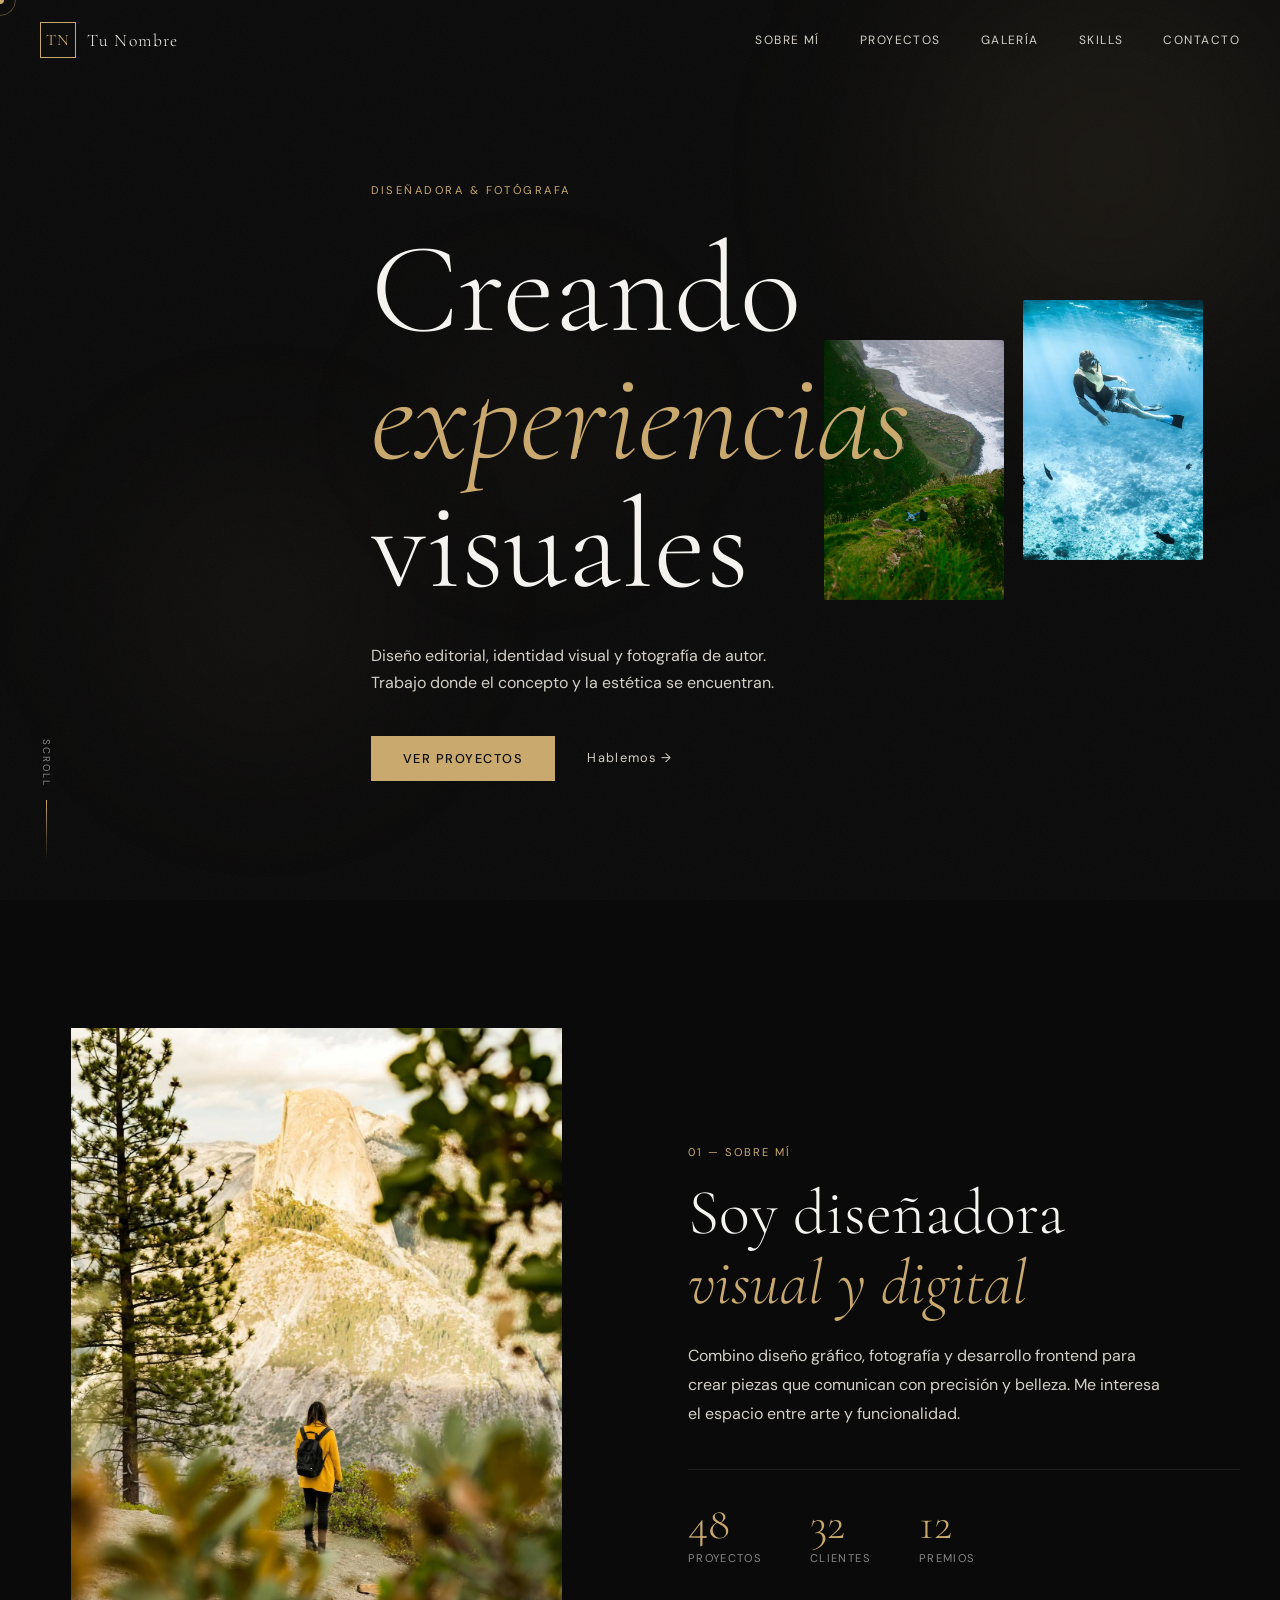
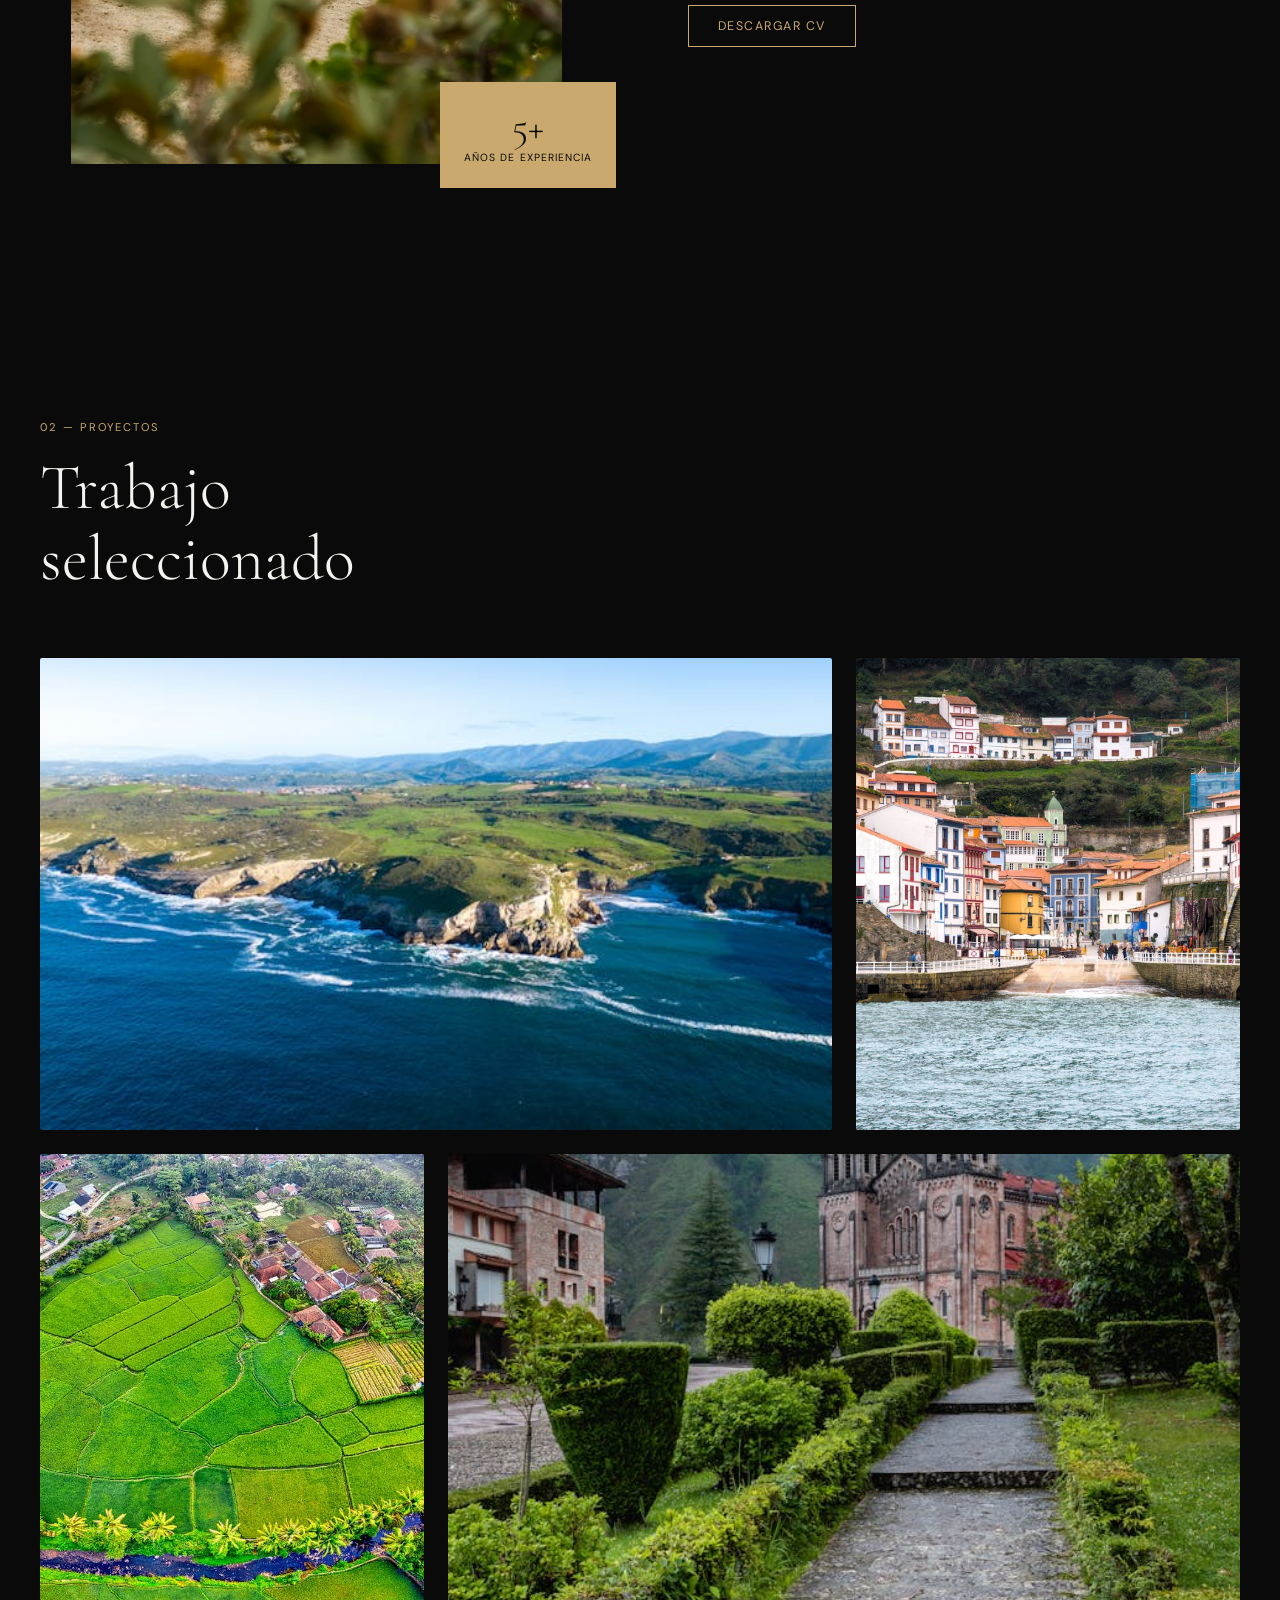
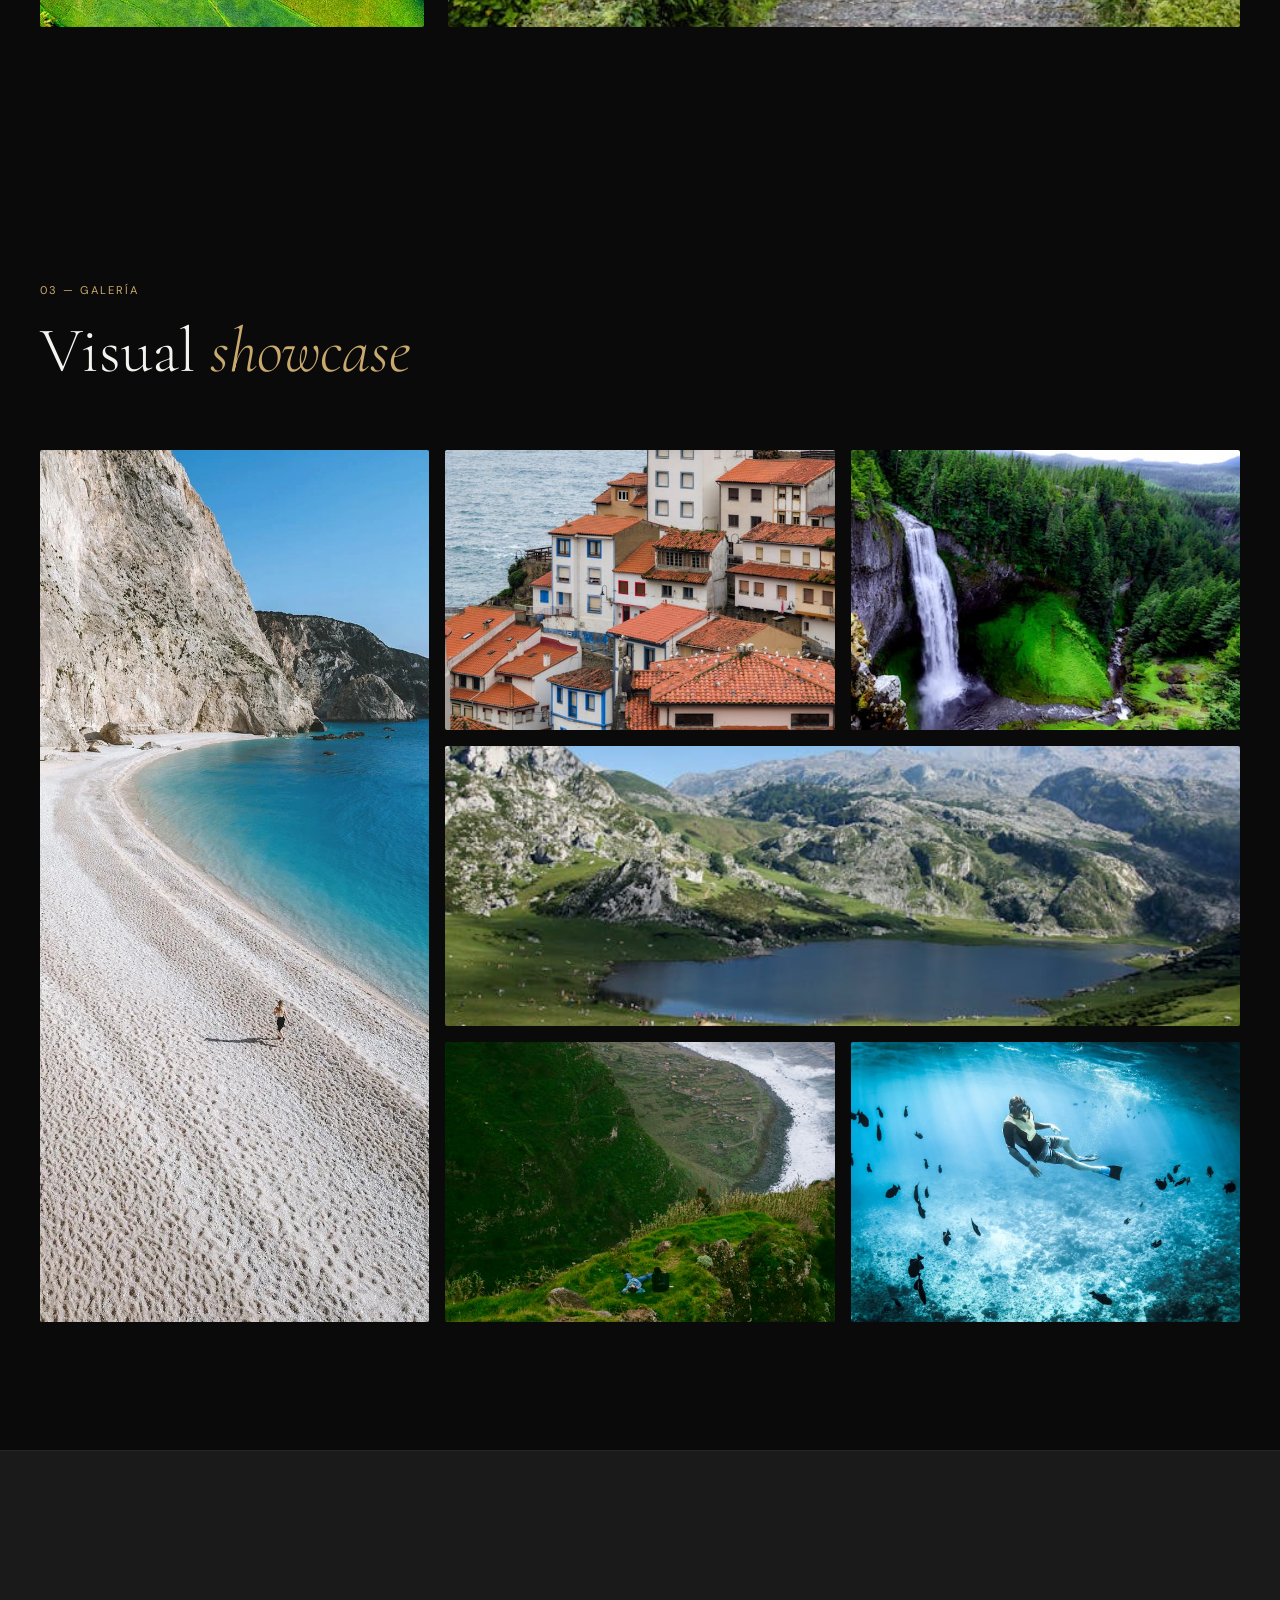
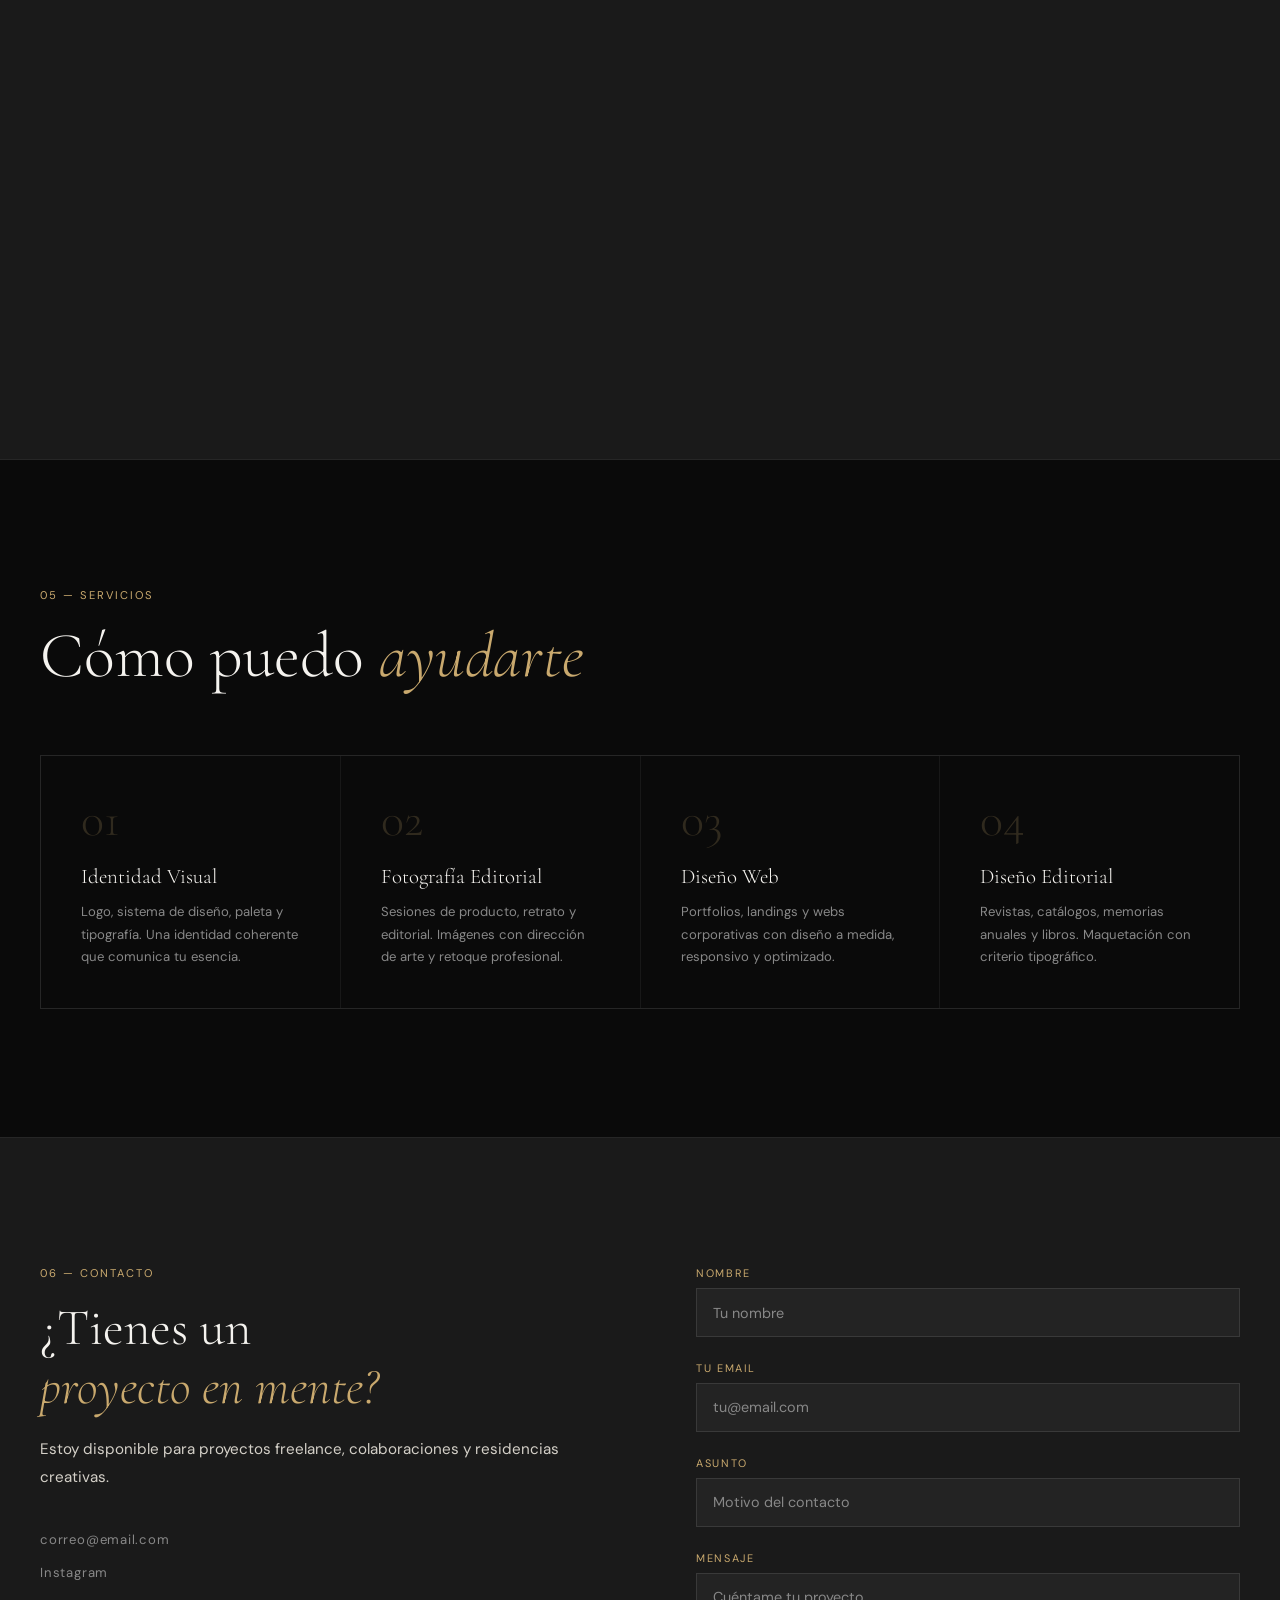
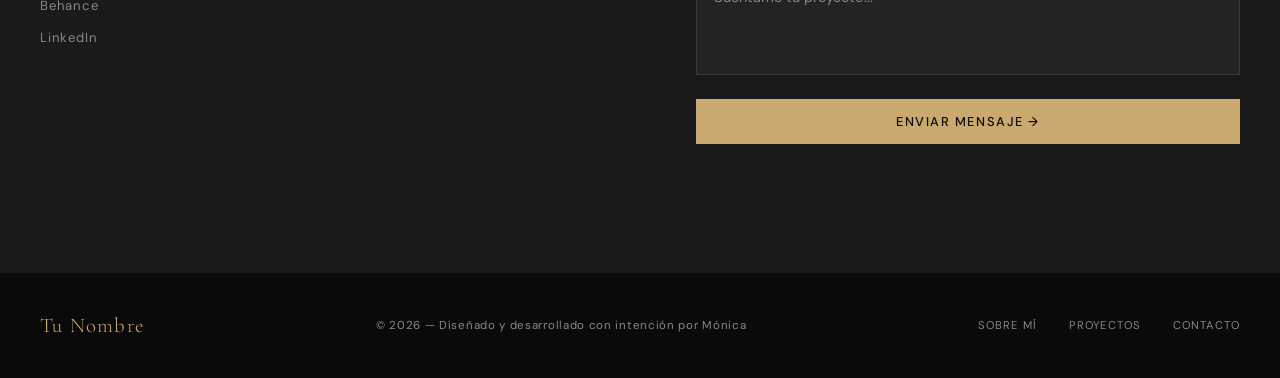
==== porfolio_templates/porfolio_creativo/index.html @ 54558b50 "Publicación de mi web principal" ====
<!DOCTYPE html>
<html lang="es">

<head>
  <meta charset="UTF-8">
  <meta name="viewport" content="width=device-width, initial-scale=1.0">
  <title>Portfolio Creativo — Tu Nombre</title>
  <link rel="preconnect" href="https://fonts.googleapis.com">
  <link rel="preconnect" href="https://fonts.gstatic.com" crossorigin>
  <link
    href="https://fonts.googleapis.com/css2?family=Cormorant+Garamond:ital,wght@0,300;0,400;0,600;1,300;1,400&family=DM+Sans:wght@300;400;500&display=swap"
    rel="stylesheet">
  <link rel="stylesheet" href="styles.css">
</head>

<body>

  <!-- CURSOR PERSONALIZADO -->
  <div class="cursor"></div>
  <div class="cursor-follower"></div>

  <!-- HEADER -->
  <header id="header">
    <div class="header-inner">
      <a href="#" class="logo">
        <span class="logo-initials">TN</span>
        <span class="logo-name">Tu Nombre</span>
      </a>
      <nav class="nav">
        <a href="#sobre-mi" class="nav-link">Sobre mí</a>
        <a href="#proyectos" class="nav-link">Proyectos</a>
        <a href="#galeria" class="nav-link">Galería</a>
        <a href="#skills" class="nav-link">Skills</a>
        <a href="#contacto" class="nav-link">Contacto</a>
      </nav>
      <button class="menu-btn" id="menu-btn" aria-label="Menú">
        <span></span><span></span>
      </button>
    </div>
  </header>

  <!-- MOBILE NAV -->
  <div class="mobile-nav" id="mobile-nav">
    <a href="#sobre-mi" class="mobile-nav-link">Sobre mí</a>
    <a href="#proyectos" class="mobile-nav-link">Proyectos</a>
    <a href="#galeria" class="mobile-nav-link">Galería</a>
    <a href="#skills" class="mobile-nav-link">Skills</a>
    <a href="#contacto" class="mobile-nav-link">Contacto</a>
  </div>

  <!-- HERO -->
  <section class="hero">
    <div class="hero-bg">
      <div class="grain"></div>
      <div class="hero-circle c1"></div>
      <div class="hero-circle c2"></div>
      <div class="hero-circle c3"></div>
    </div>
    <div class="hero-content">
      <p class="hero-eyebrow reveal">Diseñadora &amp; Fotógrafa</p>
      <h1 class="hero-title reveal">
        <span class="line">Creando</span>
        <span class="line italic">experiencias</span>
        <span class="line">visuales</span>
      </h1>
      <p class="hero-sub reveal">Diseño editorial, identidad visual y fotografía de autor.<br>Trabajo donde el concepto
        y la estética se encuentran.</p>
      <div class="hero-actions reveal">
        <button class="btn-primary" id="btn-scroll">Ver proyectos</button>
        <a href="#contacto" class="btn-ghost">Hablemos →</a>
      </div>
    </div>
    <div class="hero-scroll">
      <span>Scroll</span>
      <div class="scroll-line"></div>
    </div>
    <div class="hero-img-float">
      <div class="float-img img1"></div>
      <div class="float-img img2"></div>
    </div>
  </section>

  <!-- SOBRE MÍ -->
  <section class="about" id="sobre-mi">
    <div class="about-inner">
      <div class="about-img-wrap">
        <div class="about-img"></div>
        <div class="about-badge">
          <span class="badge-num">5+</span>
          <span class="badge-txt">años de experiencia</span>
        </div>
      </div>
      <div class="about-text">
        <p class="section-label reveal">01 — Sobre mí</p>
        <h2 class="section-title reveal">Soy diseñadora<br><em>visual y digital</em></h2>
        <p class="about-desc reveal">Combino diseño gráfico, fotografía y desarrollo frontend para crear piezas que
          comunican con precisión y belleza. Me interesa el espacio entre arte y funcionalidad.</p>
        <div class="about-stats reveal">
          <div class="stat">
            <span class="stat-num">48</span>
            <span class="stat-label">Proyectos</span>
          </div>
          <div class="stat">
            <span class="stat-num">32</span>
            <span class="stat-label">Clientes</span>
          </div>
          <div class="stat">
            <span class="stat-num">12</span>
            <span class="stat-label">Premios</span>
          </div>
        </div>
        <a href="#contacto" class="btn-outline reveal">Descargar CV</a>
      </div>
    </div>
  </section>

  <!-- PROYECTOS -->
  <section class="projects" id="proyectos">
    <div class="projects-header">
      <p class="section-label reveal">02 — Proyectos</p>
      <h2 class="section-title reveal">Trabajo seleccionado</h2>
    </div>
    <div class="projects-grid">

      <article class="project-card large reveal">
        <div class="project-img pi1">
          <div class="project-overlay">
            <span class="project-cat">Identidad Visual</span>
            <h3 class="project-name">Maison Éclat</h3>
            <p class="project-desc">Branding completo para marca de lujo. Tipografía personalizada, paleta cromática y
              sistema de diseño editorial.</p>
            <a href="#" class="project-link">Ver proyecto →</a>
          </div>
        </div>
        <div class="project-meta">
          <span>2024</span>
          <span>Branding · Print</span>
        </div>
      </article>

      <article class="project-card reveal">
        <div class="project-img pi2">
          <div class="project-overlay">
            <span class="project-cat">Fotografía</span>
            <h3 class="project-name">Silhouettes</h3>
            <p class="project-desc">Serie fotográfica editorial publicada en revista internacional.</p>
            <a href="#" class="project-link">Ver proyecto →</a>
          </div>
        </div>
        <div class="project-meta">
          <span>2024</span>
          <span>Fotografía · Editorial</span>
        </div>
      </article>

      <article class="project-card reveal">
        <div class="project-img pi3">
          <div class="project-overlay">
            <span class="project-cat">Web Design</span>
            <h3 class="project-name">Studio Nomi</h3>
            <p class="project-desc">Portfolio web para estudio de arquitectura con animaciones personalizadas.</p>
            <a href="#" class="project-link">Ver proyecto →</a>
          </div>
        </div>
        <div class="project-meta">
          <span>2023</span>
          <span>Web · Motion</span>
        </div>
      </article>

      <article class="project-card large reveal">
        <div class="project-img pi4">
          <div class="project-overlay">
            <span class="project-cat">Diseño Editorial</span>
            <h3 class="project-name">Memoria Anual</h3>
            <p class="project-desc">Diseño de publicación anual de 120 páginas. Dirección de arte, maquetación y
              producción.</p>
            <a href="#" class="project-link">Ver proyecto →</a>
          </div>
        </div>
        <div class="project-meta">
          <span>2023</span>
          <span>Editorial · Print</span>
        </div>
      </article>

    </div>
  </section>

  <!-- GALERÍA -->
  <section class="gallery" id="galeria">
    <div class="gallery-header">
      <p class="section-label reveal">03 — Galería</p>
      <h2 class="section-title reveal">Visual <em>showcase</em></h2>
    </div>
    <div class="gallery-grid">
      <div class="gallery-item gi1 tall reveal">
        <div class="gallery-info">
          <span>Retrato · 2024</span>
          <p>Identidad</p>
        </div>
      </div>
      <div class="gallery-item gi2 reveal">
        <div class="gallery-info">
          <span>Abstracto · 2024</span>
          <p>Textura</p>
        </div>
      </div>
      <div class="gallery-item gi3 reveal">
        <div class="gallery-info">
          <span>Editorial · 2023</span>
          <p>Moda</p>
        </div>
      </div>
      <div class="gallery-item gi4 wide reveal">
        <div class="gallery-info">
          <span>Paisaje · 2024</span>
          <p>Naturaleza</p>
        </div>
      </div>
      <div class="gallery-item gi5 reveal">
        <div class="gallery-info">
          <span>Arquitectura · 2023</span>
          <p>Espacio</p>
        </div>
      </div>
      <div class="gallery-item gi6 reveal">
        <div class="gallery-info">
          <span>Still life · 2024</span>
          <p>Producto</p>
        </div>
      </div>
    </div>
  </section>

  <!-- SKILLS -->
  <section class="skills" id="skills">
    <div class="skills-inner">
      <div class="skills-left">
        <p class="section-label reveal">04 — Habilidades</p>
        <h2 class="section-title reveal">Qué sé <em>hacer</em></h2>
        <p class="skills-desc reveal">Mi trabajo abarca desde la conceptualización hasta la entrega final, con dominio
          de las herramientas más actuales del sector.</p>
      </div>
      <div class="skills-right">
        <div class="skill-group reveal">
          <p class="skill-group-title">Diseño</p>
          <div class="skill-tags">
            <span class="tag">Identidad Visual</span>
            <span class="tag">Diseño Editorial</span>
            <span class="tag">UI/UX</span>
            <span class="tag">Motion Graphics</span>
            <span class="tag">Illustrator</span>
            <span class="tag">Figma</span>
            <span class="tag">InDesign</span>
          </div>
        </div>
        <div class="skill-group reveal">
          <p class="skill-group-title">Fotografía</p>
          <div class="skill-tags">
            <span class="tag">Retrato</span>
            <span class="tag">Editorial</span>
            <span class="tag">Still Life</span>
            <span class="tag">Lightroom</span>
            <span class="tag">Photoshop</span>
            <span class="tag">Capture One</span>
          </div>
        </div>
        <div class="skill-group reveal">
          <p class="skill-group-title">Desarrollo</p>
          <div class="skill-tags">
            <span class="tag">HTML</span>
            <span class="tag">CSS</span>
            <span class="tag">JavaScript</span>
            <span class="tag">GSAP</span>
            <span class="tag">WordPress</span>
          </div>
        </div>
      </div>
    </div>
  </section>

  <!-- SERVICIOS -->
  <section class="services">
    <div class="services-header">
      <p class="section-label reveal">05 — Servicios</p>
      <h2 class="section-title reveal">Cómo puedo <em>ayudarte</em></h2>
    </div>
    <div class="services-grid">
      <div class="service-item reveal">
        <span class="service-num">01</span>
        <h3 class="service-title">Identidad Visual</h3>
        <p class="service-desc">Logo, sistema de diseño, paleta y tipografía. Una identidad coherente que comunica tu
          esencia.</p>
      </div>
      <div class="service-item reveal">
        <span class="service-num">02</span>
        <h3 class="service-title">Fotografía Editorial</h3>
        <p class="service-desc">Sesiones de producto, retrato y editorial. Imágenes con dirección de arte y retoque
          profesional.</p>
      </div>
      <div class="service-item reveal">
        <span class="service-num">03</span>
        <h3 class="service-title">Diseño Web</h3>
        <p class="service-desc">Portfolios, landings y webs corporativas con diseño a medida, responsivo y optimizado.
        </p>
      </div>
      <div class="service-item reveal">
        <span class="service-num">04</span>
        <h3 class="service-title">Diseño Editorial</h3>
        <p class="service-desc">Revistas, catálogos, memorias anuales y libros. Maquetación con criterio tipográfico.
        </p>
      </div>
    </div>
  </section>

  <!-- CONTACTO -->
  <section class="contact" id="contacto">
    <div class="contact-inner">
      <div class="contact-left">
        <p class="section-label reveal">06 — Contacto</p>
        <h2 class="contact-title reveal">¿Tienes un<br><em>proyecto en mente?</em></h2>
        <p class="contact-sub reveal">Estoy disponible para proyectos freelance, colaboraciones y residencias creativas.
        </p>
        <div class="contact-links reveal">
          <a href="mailto:correo@email.com" class="contact-link">correo@email.com</a>
          <a href="#" class="contact-link">Instagram</a>
          <a href="#" class="contact-link">Behance</a>
          <a href="#" class="contact-link">LinkedIn</a>
        </div>
      </div>
      <form class="contact-form" id="contact-form">
        <div class="form-field">
          <label for="nombre">Nombre</label>
          <input type="text" id="nombre" placeholder="Tu nombre" required>
        </div>
        <div class="form-field">
          <label for="email">Tu email</label>
          <input type="email" id="email" placeholder="tu@email.com" required>
        </div>
        <div class="form-field">
          <label for="asunto">Asunto</label>
          <input type="text" id="asunto" placeholder="Motivo del contacto">
        </div>
        <div class="form-field">
          <label for="mensaje">Mensaje</label>
          <textarea id="mensaje" rows="4" placeholder="Cuéntame tu proyecto..." required></textarea>
        </div>
        <button type="submit" class="btn-primary full">Enviar mensaje →</button>
      </form>
    </div>
  </section>

  <!-- FOOTER -->
  <footer class="footer">
    <div class="footer-inner">
      <p class="footer-logo">Tu Nombre</p>
      <p class="footer-copy">© 2026 — Diseñado y desarrollado con intención por Mónica</p>
      <div class="footer-links">
        <a href="#sobre-mi">Sobre mí</a>
        <a href="#proyectos">Proyectos</a>
        <a href="#contacto">Contacto</a>
      </div>
    </div>
  </footer>

  <script src="script.js"></script>
</body>

</html>
---- porfolio_templates/porfolio_creativo/styles.css ----
/* =============================================
   PORTFOLIO CREATIVO — STYLES
   Estética: Minimal Luxury · Blanco + Negro + Dorado
   ============================================= */

/* RESET & BASE */
*, *::before, *::after { box-sizing: border-box; margin: 0; padding: 0; }

:root {
  --black:   #0a0a0a;
  --white:   #f5f3ef;
  --off:     #1a1a1a;
  --mid:     #2e2e2e;
  --gray:    #888;
  --light:   #d4d0c8;
  --gold:    #c9a96e;
  --gold2:   #e8c98a;
  --accent:  #b8956a;

  --font-display: 'Cormorant Garamond', Georgia, serif;
  --font-body:    'DM Sans', sans-serif;

  --ease:    cubic-bezier(0.25, 0.1, 0.25, 1);
  --ease-in: cubic-bezier(0.4, 0, 1, 1);
  --ease-out: cubic-bezier(0, 0, 0.2, 1);
}

html { scroll-behavior: smooth; font-size: 16px; }

body {
  font-family: var(--font-body);
  background: var(--black);
  color: var(--white);
  cursor: none;
  overflow-x: hidden;
}

img { display: block; width: 100%; }
a { text-decoration: none; color: inherit; }

/* SCROLLBAR */
::-webkit-scrollbar { width: 4px; }
::-webkit-scrollbar-track { background: var(--black); }
::-webkit-scrollbar-thumb { background: var(--gold); border-radius: 2px; }

/* SELECTION */
::selection { background: var(--gold); color: var(--black); }

/* =============================================
   CURSOR
   ============================================= */
.cursor {
  position: fixed; top: 0; left: 0;
  width: 8px; height: 8px;
  background: var(--gold);
  border-radius: 50%;
  pointer-events: none;
  z-index: 9999;
  transform: translate(-50%, -50%);
  transition: width .2s var(--ease), height .2s var(--ease), background .2s;
}
.cursor-follower {
  position: fixed; top: 0; left: 0;
  width: 32px; height: 32px;
  border: 1px solid rgba(201,169,110,.4);
  border-radius: 50%;
  pointer-events: none;
  z-index: 9998;
  transform: translate(-50%, -50%);
  transition: transform .12s var(--ease-out), width .3s, height .3s, border-color .3s;
}
body.cursor-hover .cursor { width: 16px; height: 16px; background: var(--gold2); }
body.cursor-hover .cursor-follower { width: 56px; height: 56px; border-color: var(--gold); }

/* =============================================
   REVEAL ANIMATIONS
   ============================================= */
.reveal {
  opacity: 0;
  transform: translateY(28px);
  transition: opacity .7s var(--ease-out), transform .7s var(--ease-out);
}
.reveal.visible {
  opacity: 1;
  transform: none;
}
.reveal:nth-child(2) { transition-delay: .1s; }
.reveal:nth-child(3) { transition-delay: .2s; }
.reveal:nth-child(4) { transition-delay: .3s; }

/* =============================================
   TYPOGRAPHY
   ============================================= */
.section-label {
  font-family: var(--font-body);
  font-size: .7rem;
  font-weight: 400;
  letter-spacing: .18em;
  text-transform: uppercase;
  color: var(--gold);
  margin-bottom: 1.2rem;
}

.section-title {
  font-family: var(--font-display);
  font-size: clamp(2.4rem, 5vw, 4rem);
  font-weight: 300;
  line-height: 1.1;
  color: var(--white);
}
.section-title em { font-style: italic; color: var(--gold); }

/* =============================================
   BUTTONS
   ============================================= */
.btn-primary {
  display: inline-flex;
  align-items: center;
  gap: .5rem;
  padding: .85rem 2rem;
  background: var(--gold);
  color: var(--black);
  font-family: var(--font-body);
  font-size: .8rem;
  font-weight: 500;
  letter-spacing: .12em;
  text-transform: uppercase;
  border: none;
  cursor: none;
  transition: background .25s, transform .2s;
}
.btn-primary:hover { background: var(--gold2); transform: translateY(-2px); }
.btn-primary.full { width: 100%; justify-content: center; }

.btn-ghost {
  display: inline-flex;
  align-items: center;
  gap: .4rem;
  font-size: .8rem;
  font-weight: 400;
  letter-spacing: .1em;
  color: var(--light);
  border-bottom: 1px solid transparent;
  transition: color .25s, border-color .25s;
  padding-bottom: 2px;
}
.btn-ghost:hover { color: var(--gold); border-color: var(--gold); }

.btn-outline {
  display: inline-block;
  padding: .75rem 1.8rem;
  border: 1px solid var(--gold);
  color: var(--gold);
  font-size: .78rem;
  letter-spacing: .12em;
  text-transform: uppercase;
  transition: background .25s, color .25s;
}
.btn-outline:hover { background: var(--gold); color: var(--black); }

/* =============================================
   HEADER
   ============================================= */
#header {
  position: fixed;
  top: 0; left: 0; right: 0;
  z-index: 100;
  padding: 1.4rem 2.5rem;
  transition: background .4s, padding .4s;
}
#header.scrolled {
  background: rgba(10,10,10,.92);
  backdrop-filter: blur(12px);
  padding: 1rem 2.5rem;
  border-bottom: 1px solid rgba(201,169,110,.12);
}

.header-inner {
  display: flex;
  align-items: center;
  justify-content: space-between;
  max-width: 1280px;
  margin: auto;
}

.logo {
  display: flex;
  align-items: center;
  gap: .7rem;
}
.logo-initials {
  width: 36px; height: 36px;
  border: 1px solid var(--gold);
  display: flex; align-items: center; justify-content: center;
  font-family: var(--font-display);
  font-size: 1rem;
  color: var(--gold);
  letter-spacing: .05em;
}
.logo-name {
  font-family: var(--font-display);
  font-size: 1.1rem;
  font-weight: 300;
  letter-spacing: .08em;
}

.nav { display: flex; gap: 2.5rem; }
.nav-link {
  font-size: .75rem;
  font-weight: 400;
  letter-spacing: .12em;
  text-transform: uppercase;
  color: var(--light);
  transition: color .25s;
  position: relative;
}
.nav-link::after {
  content: '';
  position: absolute;
  bottom: -4px; left: 0;
  width: 0; height: 1px;
  background: var(--gold);
  transition: width .3s var(--ease);
}
.nav-link:hover { color: var(--gold); }
.nav-link:hover::after { width: 100%; }

.menu-btn {
  display: none;
  flex-direction: column;
  gap: 5px;
  background: none;
  border: none;
  cursor: none;
  padding: 4px;
}
.menu-btn span {
  display: block;
  width: 22px; height: 1px;
  background: var(--white);
  transition: transform .3s, opacity .3s;
}
.menu-btn.open span:first-child { transform: rotate(45deg) translate(4px, 4px); }
.menu-btn.open span:last-child  { transform: rotate(-45deg) translate(4px, -4px); }

/* MOBILE NAV */
.mobile-nav {
  position: fixed;
  top: 0; right: -100%;
  width: min(320px, 80vw);
  height: 100vh;
  background: var(--off);
  z-index: 99;
  display: flex;
  flex-direction: column;
  justify-content: center;
  align-items: flex-start;
  padding: 3rem;
  gap: 2rem;
  transition: right .4s var(--ease);
  border-left: 1px solid rgba(201,169,110,.15);
}
.mobile-nav.open { right: 0; }
.mobile-nav-link {
  font-family: var(--font-display);
  font-size: 2rem;
  font-weight: 300;
  color: var(--light);
  transition: color .25s;
}
.mobile-nav-link:hover { color: var(--gold); }

/* =============================================
   HERO
   ============================================= */
.hero {
  position: relative;
  min-height: 100vh;
  display: flex;
  align-items: center;
  overflow: hidden;
}

.hero-bg {
  position: absolute;
  inset: 0;
  z-index: 0;
}

.grain {
  position: absolute;
  inset: 0;
  opacity: .04;
  background-image: url("data:image/svg+xml,%3Csvg viewBox='0 0 256 256' xmlns='http://www.w3.org/2000/svg'%3E%3Cfilter id='noise'%3E%3CfeTurbulence type='fractalNoise' baseFrequency='0.9' numOctaves='4' stitchTiles='stitch'/%3E%3C/filter%3E%3Crect width='100%25' height='100%25' filter='url(%23noise)'/%3E%3C/svg%3E");
  background-size: 200px;
}

.hero-circle {
  position: absolute;
  border-radius: 50%;
  filter: blur(80px);
}
.c1 {
  width: 600px; height: 600px;
  background: radial-gradient(circle, rgba(201,169,110,.12) 0%, transparent 70%);
  top: -15%; right: -10%;
  animation: float1 8s ease-in-out infinite;
}
.c2 {
  width: 400px; height: 400px;
  background: radial-gradient(circle, rgba(184,149,106,.08) 0%, transparent 70%);
  bottom: 10%; left: 5%;
  animation: float2 11s ease-in-out infinite;
}
.c3 {
  width: 300px; height: 300px;
  background: radial-gradient(circle, rgba(201,169,110,.06) 0%, transparent 70%);
  top: 30%; left: 30%;
  animation: float3 14s ease-in-out infinite;
}

@keyframes float1 { 0%,100%{transform:translate(0,0)} 50%{transform:translate(-30px,20px)} }
@keyframes float2 { 0%,100%{transform:translate(0,0)} 50%{transform:translate(20px,-30px)} }
@keyframes float3 { 0%,100%{transform:translate(0,0)} 50%{transform:translate(-15px,25px)} }

.hero-content {
  position: relative;
  z-index: 2;
  padding: 0 2.5rem;
  max-width: 1280px;
  margin: 0 auto;
  padding-top: 10rem;
  padding-bottom: 6rem;
}

.hero-eyebrow {
  font-size: .7rem;
  letter-spacing: .22em;
  text-transform: uppercase;
  color: var(--gold);
  margin-bottom: 1.8rem;
  opacity: 0;
  animation: fadeUp .8s var(--ease-out) .3s forwards;
}

.hero-title {
  font-family: var(--font-display);
  font-size: clamp(4rem, 10vw, 8.5rem);
  font-weight: 300;
  line-height: 1;
  margin-bottom: 2rem;
  display: flex;
  flex-direction: column;
}
.hero-title .line {
  display: block;
  opacity: 0;
  transform: translateY(40px);
  animation: fadeUp .9s var(--ease-out) forwards;
}
.hero-title .line:nth-child(1) { animation-delay: .5s; }
.hero-title .line:nth-child(2) { animation-delay: .65s; font-style: italic; color: var(--gold); }
.hero-title .line:nth-child(3) { animation-delay: .8s; }

.hero-sub {
  max-width: 420px;
  font-size: 1rem;
  line-height: 1.7;
  color: var(--light);
  margin-bottom: 2.5rem;
  opacity: 0;
  animation: fadeUp .8s var(--ease-out) 1s forwards;
}

.hero-actions {
  display: flex;
  gap: 2rem;
  align-items: center;
  opacity: 0;
  animation: fadeUp .8s var(--ease-out) 1.15s forwards;
}

.hero-scroll {
  position: absolute;
  bottom: 2.5rem;
  left: 2.5rem;
  display: flex;
  flex-direction: column;
  align-items: center;
  gap: .8rem;
  z-index: 2;
  opacity: 0;
  animation: fadeIn 1s var(--ease-out) 1.5s forwards;
}
.hero-scroll span {
  font-size: .62rem;
  letter-spacing: .2em;
  text-transform: uppercase;
  color: var(--gray);
  writing-mode: vertical-lr;
}
.scroll-line {
  width: 1px;
  height: 60px;
  background: linear-gradient(to bottom, var(--gold), transparent);
  animation: scrollLine 2s ease-in-out infinite;
}
@keyframes scrollLine {
  0% { transform: scaleY(0); transform-origin: top; }
  50% { transform: scaleY(1); transform-origin: top; }
  51% { transform: scaleY(1); transform-origin: bottom; }
  100% { transform: scaleY(0); transform-origin: bottom; }
}

.hero-img-float {
  position: absolute;
  right: 6%;
  top: 50%;
  transform: translateY(-50%);
  z-index: 1;
  display: flex;
  gap: 1.2rem;
  opacity: 0;
  animation: fadeIn 1.2s var(--ease-out) .8s forwards;
}
.float-img {
  width: 180px;
  height: 260px;
  border-radius: 2px;
  overflow: hidden;
}
.img1 {
  background: url("img/img\ \(1\).jpg") center / cover no-repeat;  
  margin-top: 40px;
}
.img2 {
 background: url("img/img\ \(1\).webp") center / cover no-repeat;  
}

@keyframes fadeUp {
  from { opacity: 0; transform: translateY(30px); }
  to   { opacity: 1; transform: translateY(0); }
}
@keyframes fadeIn {
  from { opacity: 0; }
  to   { opacity: 1; }
}

/* =============================================
   ABOUT
   ============================================= */
.about {
  padding: 8rem 2.5rem;
  max-width: 1280px;
  margin: auto;
}
.about-inner {
  display: grid;
  grid-template-columns: 1fr 1fr;
  gap: 6rem;
  align-items: center;
}

.about-img-wrap {
  position: relative;
}
.about-img {
  width: 100%;
  aspect-ratio: 3/4;
  background: url("img/img\ \(2\).webp") center / contain no-repeat;  
  border-radius: 2px;
}
.about-badge {
  position: absolute;
  bottom: -1.5rem;
  right: -1.5rem;
  background: var(--gold);
  color: var(--black);
  padding: 1.5rem;
  text-align: center;
}
.badge-num {
  display: block;
  font-family: var(--font-display);
  font-size: 2.5rem;
  font-weight: 300;
  line-height: 1;
}
.badge-txt {
  display: block;
  font-size: .65rem;
  letter-spacing: .1em;
  text-transform: uppercase;
  margin-top: .3rem;
}

.about-desc {
  font-size: 1rem;
  line-height: 1.8;
  color: var(--light);
  margin: 1.5rem 0 2.5rem;
  max-width: 480px;
}

.about-stats {
  display: flex;
  gap: 3rem;
  margin-bottom: 2.5rem;
  padding-top: 2rem;
  border-top: 1px solid rgba(255,255,255,.08);
}
.stat-num {
  display: block;
  font-family: var(--font-display);
  font-size: 2.8rem;
  font-weight: 300;
  color: var(--gold);
  line-height: 1;
}
.stat-label {
  display: block;
  font-size: .7rem;
  letter-spacing: .12em;
  text-transform: uppercase;
  color: var(--gray);
  margin-top: .3rem;
}

/* =============================================
   PROJECTS
   ============================================= */
.projects {
  padding: 8rem 2.5rem;
  max-width: 1280px;
  margin: auto;
}
.projects-header {
  margin-bottom: 4rem;
  max-width: 500px;
}

.projects-grid {
  display: grid;
  grid-template-columns: repeat(6, 1fr);
  grid-template-rows: auto auto;
  gap: 1.5rem;
}

.project-card { position: relative; overflow: hidden; }
.project-card:nth-child(1) { grid-column: span 4; }
.project-card:nth-child(2) { grid-column: span 2; }
.project-card:nth-child(3) { grid-column: span 2; }
.project-card:nth-child(4) { grid-column: span 4; }

.project-img {
  width: 100%;
  height: 100%;
  aspect-ratio: unset;
  position: relative;
  overflow: hidden;
  border-radius: 2px;
}
.project-card.large .project-img { aspect-ratio: 16/9; }

.pi1 { background: url("img/img\ \(2\).jpg") center / cover no-repeat; }
.pi2 { background: url("img/img\ \(3\).jpg") center / cover no-repeat; } 
.pi3 { background: url("img/img\ \(3\).webp") center / cover no-repeat; }
.pi4 { background: url("img/img\ \(4\).jpg") center / cover no-repeat; } 
.project-overlay {
  position: absolute;
  inset: 0;
  background: linear-gradient(to top, rgba(10,10,10,.95) 0%, rgba(10,10,10,.2) 100%);
  display: flex;
  flex-direction: column;
  justify-content: flex-end;
  padding: 1.8rem;
  opacity: 0;
  transition: opacity .4s var(--ease);
}
.project-img:hover .project-overlay { opacity: 1; }

.project-cat {
  font-size: .65rem;
  letter-spacing: .18em;
  text-transform: uppercase;
  color: var(--gold);
  margin-bottom: .5rem;
}
.project-name {
  font-family: var(--font-display);
  font-size: 1.6rem;
  font-weight: 300;
  margin-bottom: .6rem;
}
.project-desc {
  font-size: .8rem;
  line-height: 1.6;
  color: var(--light);
  margin-bottom: 1rem;
}
.project-link {
  font-size: .72rem;
  letter-spacing: .1em;
  text-transform: uppercase;
  color: var(--gold);
  border-bottom: 1px solid var(--gold);
  padding-bottom: 2px;
  align-self: flex-start;
  transition: opacity .2s;
}
.project-link:hover { opacity: .75; }

.project-meta {
  display: flex;
  justify-content: space-between;
  padding: .8rem 0 0;
  font-size: .7rem;
  color: var(--gray);
  letter-spacing: .06em;
}

/* =============================================
   GALLERY
   ============================================= */
.gallery {
  padding: 8rem 2.5rem;
  max-width: 1280px;
  margin: auto;
}
.gallery-header { margin-bottom: 4rem; }

.gallery-grid {
  display: grid;
  grid-template-columns: repeat(3, 1fr);
  grid-template-rows: 280px 280px 280px;
  gap: 1rem;
}

.gallery-item {
  position: relative;
  overflow: hidden;
  border-radius: 2px;
  cursor: none;
}
.gallery-item.tall { grid-row: span 3; }
.gallery-item.wide { grid-column: span 2; }

.gi1 { background: url("img/img\ \(4\).webp") center / cover no-repeat; }
.gi2 { background: url("img/img\ \(5\).jpg") center / cover no-repeat; } 
.gi3 { background: url("img/img\ \(6\).jpg") center / cover no-repeat; }
.gi4 { background:url("img/img\ \(7\).jpg") center / cover no-repeat; } 
.gi5 { background: url("img/img\ \(1\).jpg") center / cover no-repeat; }
.gi6 { background: url("img/img\ \(1\).webp") center / cover no-repeat; } 
.gi7 { background: url("img/img\ \(1\).webp") center / cover no-repeat; } 

/* HOVER EFFECT */
.gallery-item::before {
  content: '';
  position: absolute;
  inset: 0;
  background: rgba(10,10,10,.0);
  transition: background .4s var(--ease);
  z-index: 1;
}
.gallery-item:hover::before { background: rgba(10,10,10,.55); }

.gallery-item::after {
  content: '+';
  position: absolute;
  top: 50%;
  left: 50%;
  transform: translate(-50%, -50%) scale(0) rotate(-45deg);
  font-family: var(--font-display);
  font-size: 3rem;
  font-weight: 300;
  color: var(--gold);
  z-index: 2;
  transition: transform .4s var(--ease), opacity .4s;
  opacity: 0;
}
.gallery-item:hover::after {
  transform: translate(-50%, -50%) scale(1) rotate(0deg);
  opacity: 1;
}

.gallery-info {
  position: absolute;
  bottom: 0;
  left: 0;
  right: 0;
  padding: 1.2rem;
  background: linear-gradient(to top, rgba(10,10,10,.9), transparent);
  z-index: 2;
  transform: translateY(100%);
  transition: transform .4s var(--ease);
}
.gallery-item:hover .gallery-info { transform: translateY(0); }

.gallery-info span {
  display: block;
  font-size: .62rem;
  letter-spacing: .16em;
  text-transform: uppercase;
  color: var(--gold);
  margin-bottom: .3rem;
}
.gallery-info p {
  font-family: var(--font-display);
  font-size: 1.1rem;
  font-weight: 300;
  color: var(--white);
}

/* =============================================
   SKILLS
   ============================================= */
.skills {
  padding: 8rem 2.5rem;
  background: var(--off);
  border-top: 1px solid rgba(255,255,255,.05);
  border-bottom: 1px solid rgba(255,255,255,.05);
}
.skills-inner {
  max-width: 1280px;
  margin: auto;
  display: grid;
  grid-template-columns: 1fr 1.6fr;
  gap: 6rem;
  align-items: start;
}
.skills-desc {
  font-size: .95rem;
  line-height: 1.8;
  color: var(--light);
  margin-top: 1.5rem;
}
.skill-group { margin-bottom: 2.5rem; }
.skill-group-title {
  font-size: .68rem;
  letter-spacing: .18em;
  text-transform: uppercase;
  color: var(--gold);
  margin-bottom: 1rem;
}
.skill-tags { display: flex; flex-wrap: wrap; gap: .6rem; }
.tag {
  padding: .5rem 1rem;
  border: 1px solid rgba(201,169,110,.25);
  font-size: .72rem;
  letter-spacing: .08em;
  color: var(--light);
  transition: border-color .25s, color .25s, background .25s;
}
.tag:hover {
  border-color: var(--gold);
  color: var(--gold);
  background: rgba(201,169,110,.06);
}

/* =============================================
   SERVICES
   ============================================= */
.services {
  padding: 8rem 2.5rem;
  max-width: 1280px;
  margin: auto;
}
.services-header { margin-bottom: 4rem; }
.services-grid {
  display: grid;
  grid-template-columns: repeat(4, 1fr);
  gap: 1px;
  background: rgba(255,255,255,.06);
  border: 1px solid rgba(255,255,255,.06);
}
.service-item {
  padding: 2.5rem;
  background: var(--black);
  transition: background .3s;
}
.service-item:hover { background: var(--off); }
.service-num {
  display: block;
  font-family: var(--font-display);
  font-size: 3rem;
  font-weight: 300;
  color: rgba(201,169,110,.2);
  line-height: 1;
  margin-bottom: 1.2rem;
  transition: color .3s;
}
.service-item:hover .service-num { color: var(--gold); }
.service-title {
  font-family: var(--font-display);
  font-size: 1.3rem;
  font-weight: 300;
  margin-bottom: .8rem;
}
.service-desc {
  font-size: .82rem;
  line-height: 1.7;
  color: var(--gray);
}

/* =============================================
   CONTACT
   ============================================= */
.contact {
  padding: 8rem 2.5rem;
  background: var(--off);
  border-top: 1px solid rgba(255,255,255,.05);
}
.contact-inner {
  max-width: 1280px;
  margin: auto;
  display: grid;
  grid-template-columns: 1fr 1fr;
  gap: 7rem;
  align-items: start;
}

.contact-title {
  font-family: var(--font-display);
  font-size: clamp(2.2rem, 4vw, 3.5rem);
  font-weight: 300;
  line-height: 1.15;
  margin: 1.2rem 0;
}
.contact-title em { font-style: italic; color: var(--gold); }

.contact-sub {
  font-size: .95rem;
  line-height: 1.8;
  color: var(--light);
  margin-bottom: 2.5rem;
}

.contact-links {
  display: flex;
  flex-direction: column;
  gap: .8rem;
}
.contact-link {
  font-size: .82rem;
  letter-spacing: .06em;
  color: var(--gray);
  border-bottom: 1px solid transparent;
  align-self: flex-start;
  padding-bottom: 2px;
  transition: color .25s, border-color .25s;
}
.contact-link:hover { color: var(--gold); border-color: var(--gold); }

.contact-form { display: flex; flex-direction: column; gap: 1.5rem; }
.form-field { display: flex; flex-direction: column; gap: .5rem; }
.form-field label {
  font-size: .68rem;
  letter-spacing: .15em;
  text-transform: uppercase;
  color: var(--gold);
}
.form-field input,
.form-field textarea {
  background: rgba(255,255,255,.04);
  border: 1px solid rgba(255,255,255,.1);
  color: var(--white);
  font-family: var(--font-body);
  font-size: .9rem;
  padding: .9rem 1rem;
  border-radius: 0;
  outline: none;
  transition: border-color .25s, background .25s;
  resize: none;
}
.form-field input::placeholder,
.form-field textarea::placeholder { color: var(--gray); }
.form-field input:focus,
.form-field textarea:focus {
  border-color: var(--gold);
  background: rgba(201,169,110,.04);
}

/* =============================================
   FOOTER
   ============================================= */
.footer {
  padding: 2.5rem;
  border-top: 1px solid rgba(255,255,255,.06);
}
.footer-inner {
  max-width: 1280px;
  margin: auto;
  display: flex;
  justify-content: space-between;
  align-items: center;
  flex-wrap: wrap;
  gap: 1rem;
}
.footer-logo {
  font-family: var(--font-display);
  font-size: 1.3rem;
  font-weight: 300;
  letter-spacing: .06em;
  color: var(--gold);
}
.footer-copy {
  font-size: .72rem;
  color: var(--gray);
  letter-spacing: .06em;
}
.footer-links {
  display: flex;
  gap: 2rem;
}
.footer-links a {
  font-size: .7rem;
  letter-spacing: .1em;
  text-transform: uppercase;
  color: var(--gray);
  transition: color .25s;
}
.footer-links a:hover { color: var(--gold); }

/* =============================================
   RESPONSIVE
   ============================================= */
@media (max-width: 1024px) {
  .about-inner { grid-template-columns: 1fr; gap: 4rem; }
  .about-img { aspect-ratio: 16/9; }
  .projects-grid { grid-template-columns: 1fr 1fr; }
  .project-card:nth-child(1),
  .project-card:nth-child(2),
  .project-card:nth-child(3),
  .project-card:nth-child(4) { grid-column: span 1; }
  .services-grid { grid-template-columns: 1fr 1fr; }
  .contact-inner { grid-template-columns: 1fr; gap: 4rem; }
  .skills-inner { grid-template-columns: 1fr; gap: 3rem; }
}

@media (max-width: 768px) {
  .nav { display: none; }
  .menu-btn { display: flex; }
  .hero-img-float { display: none; }
  .gallery-grid {
    grid-template-columns: 1fr 1fr;
    grid-template-rows: auto;
  }
  .gallery-item.tall,
  .gallery-item.wide { grid-column: span 1; grid-row: span 1; }
  .services-grid { grid-template-columns: 1fr; }
  .projects-grid { grid-template-columns: 1fr; }
  .footer-inner { flex-direction: column; text-align: center; }
  .footer-links { justify-content: center; }
  .hero-content { padding-top: 7rem; }
  .about, .projects, .gallery, .services, .contact { padding: 5rem 1.5rem; }
  .skills { padding: 5rem 1.5rem; }
  .about-stats { gap: 2rem; }
}

@media (max-width: 480px) {
  .gallery-grid { grid-template-columns: 1fr; }
  .hero-title { font-size: clamp(3rem, 12vw, 5rem); }
}

/* =============================================
   UTILITY
   ============================================= */
@media (prefers-reduced-motion: reduce) {
  *, *::before, *::after { animation-duration: .01ms !important; transition-duration: .01ms !important; }
}
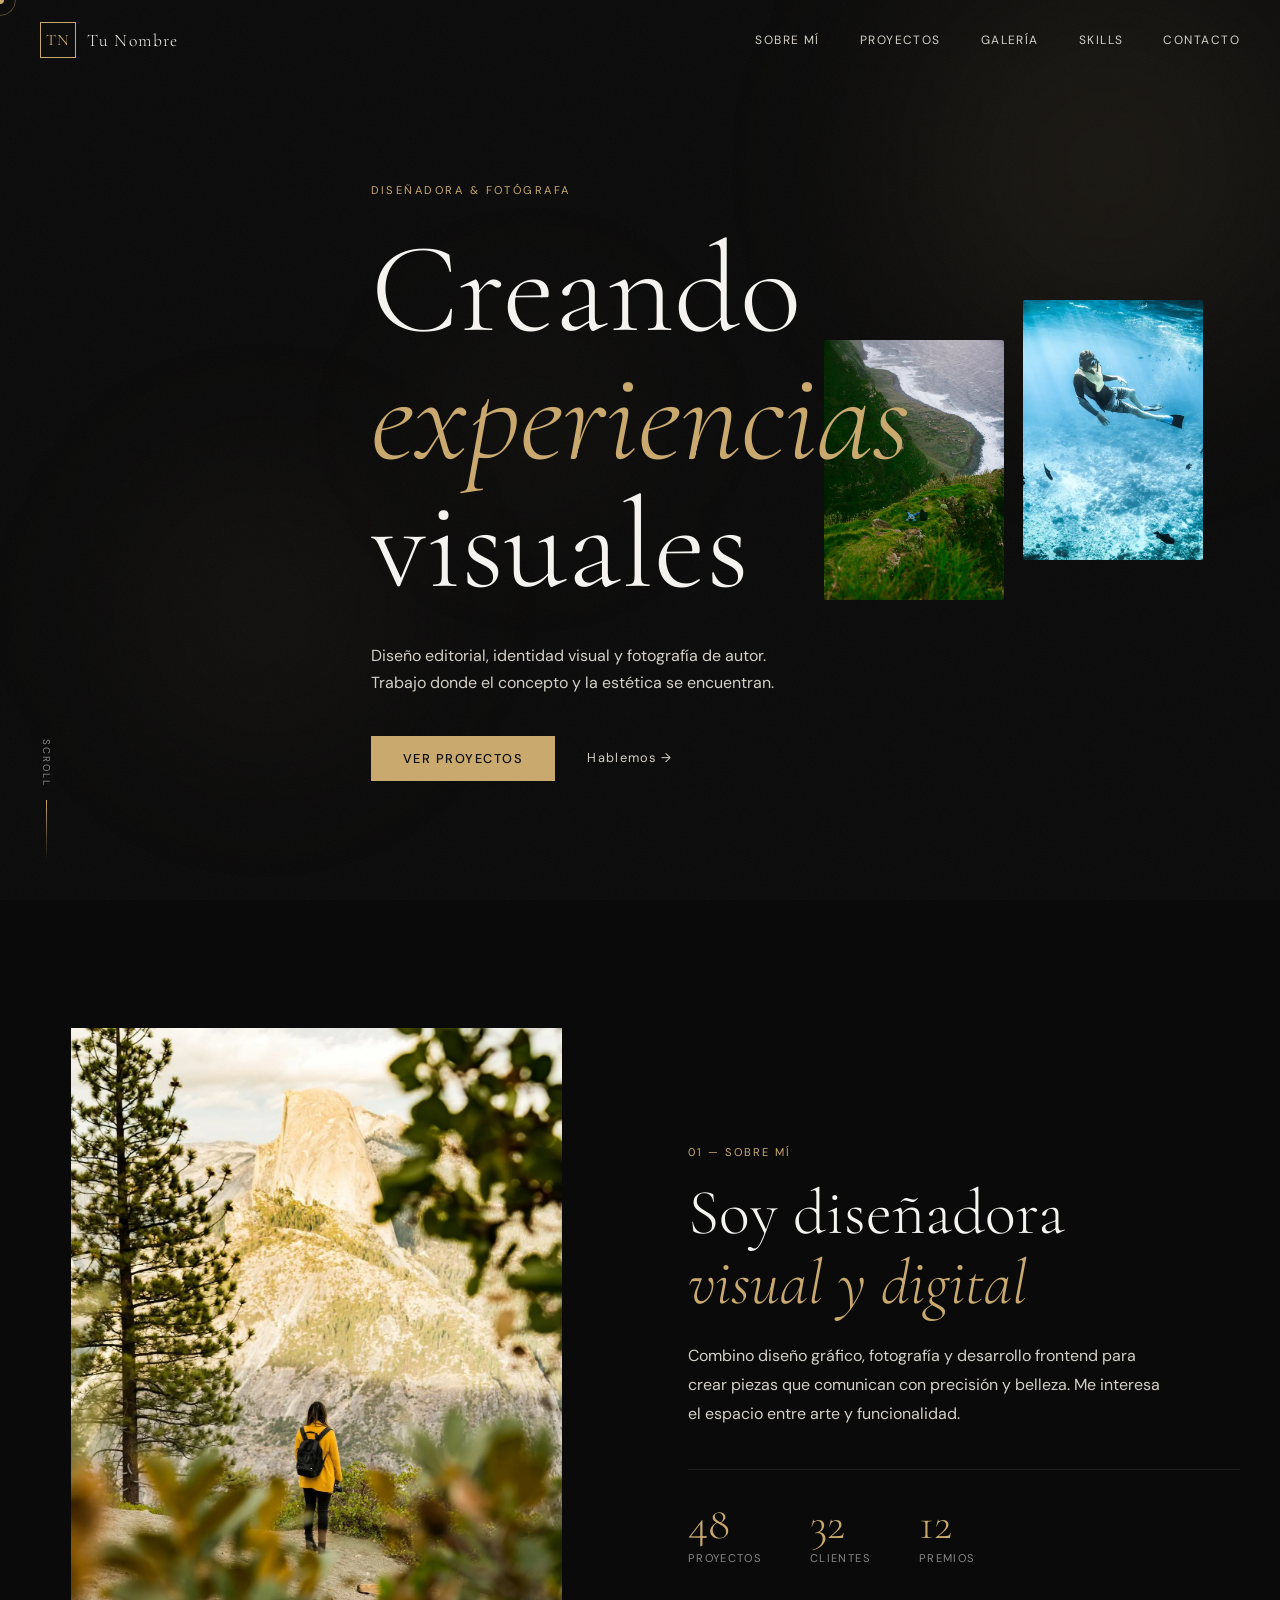
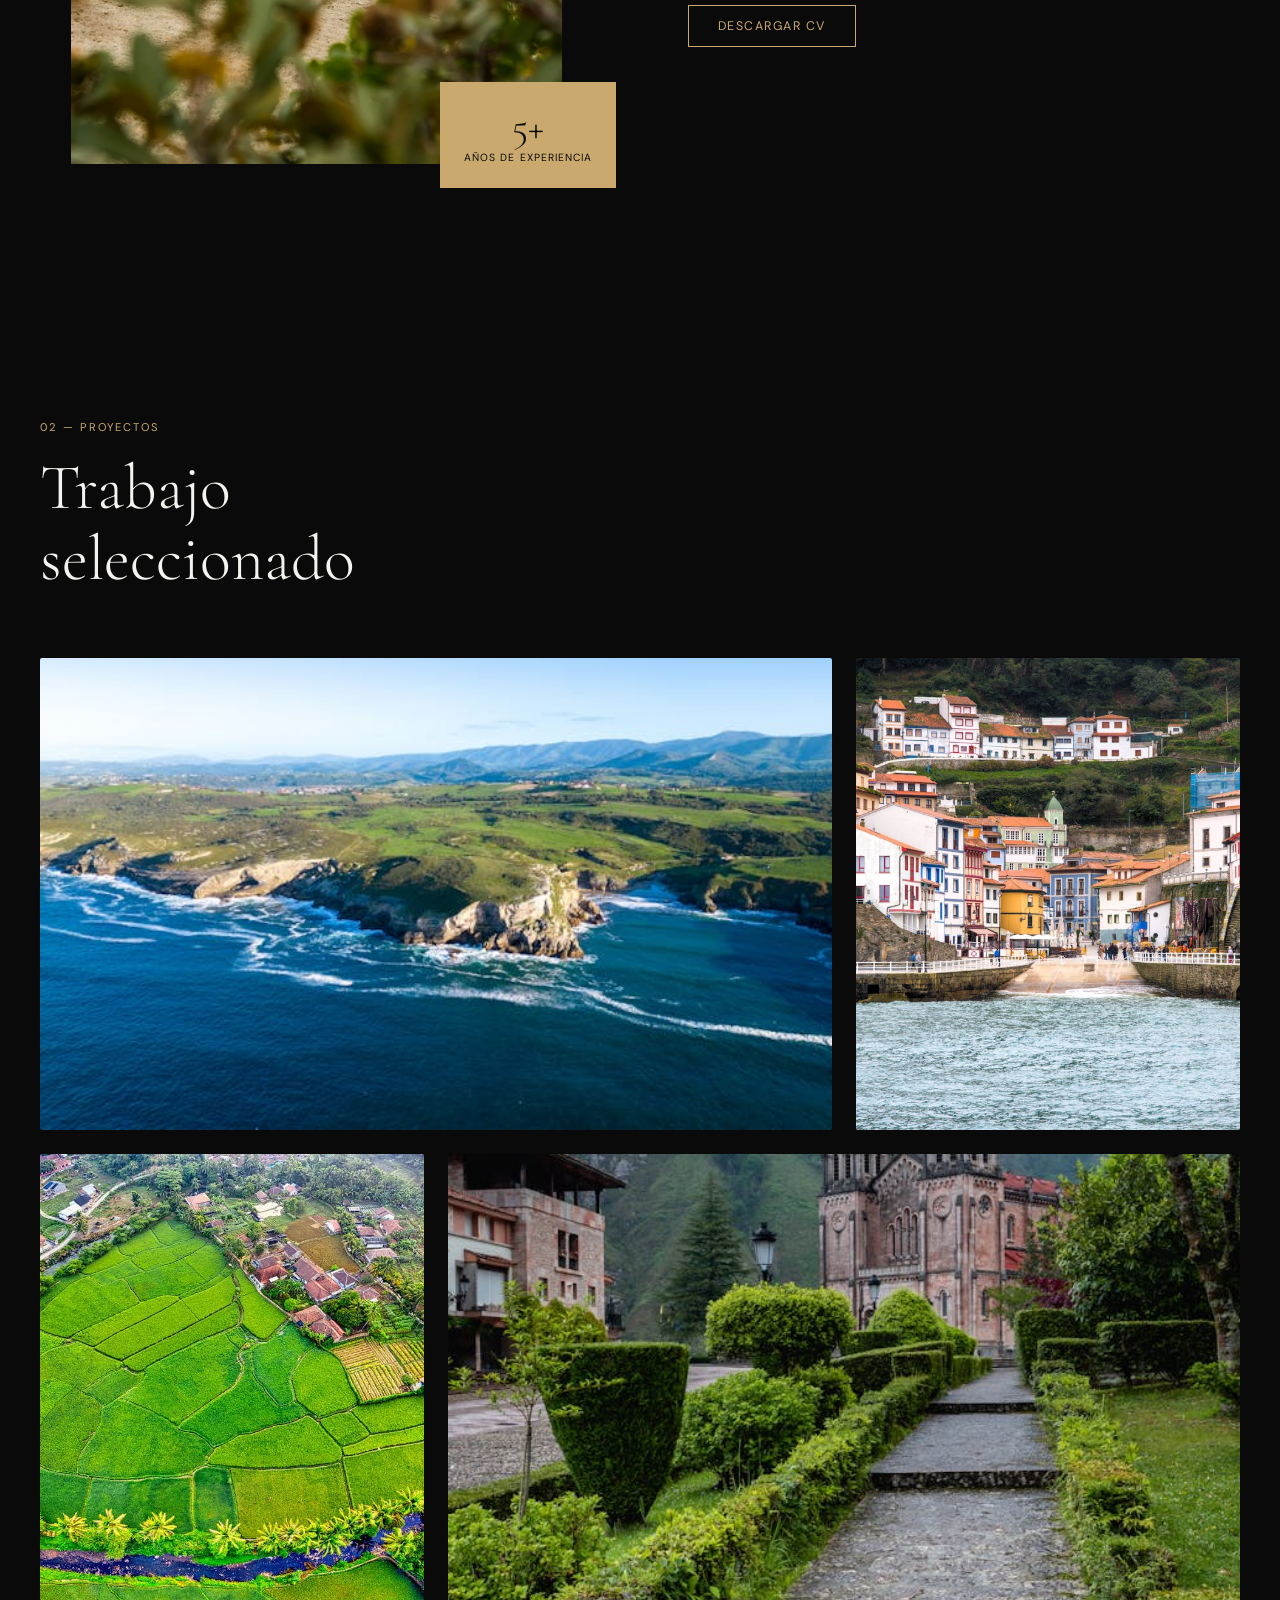
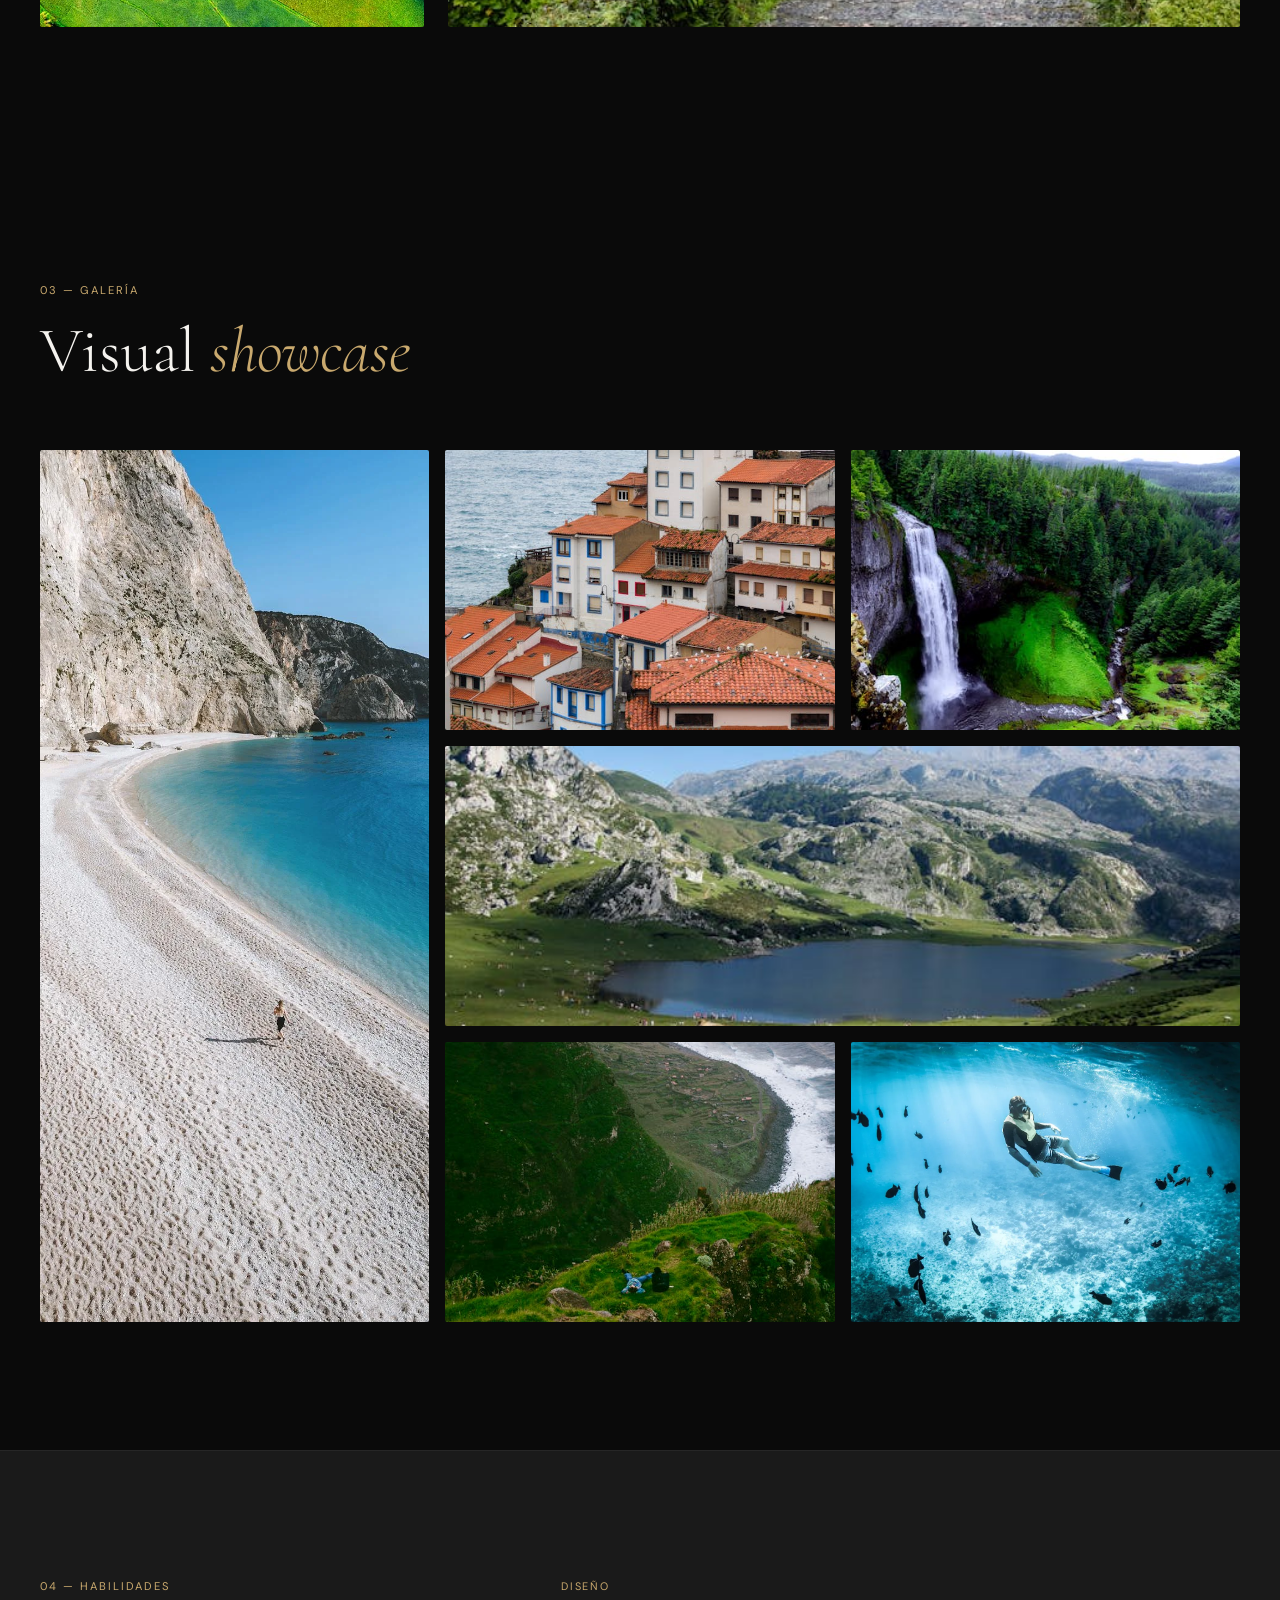
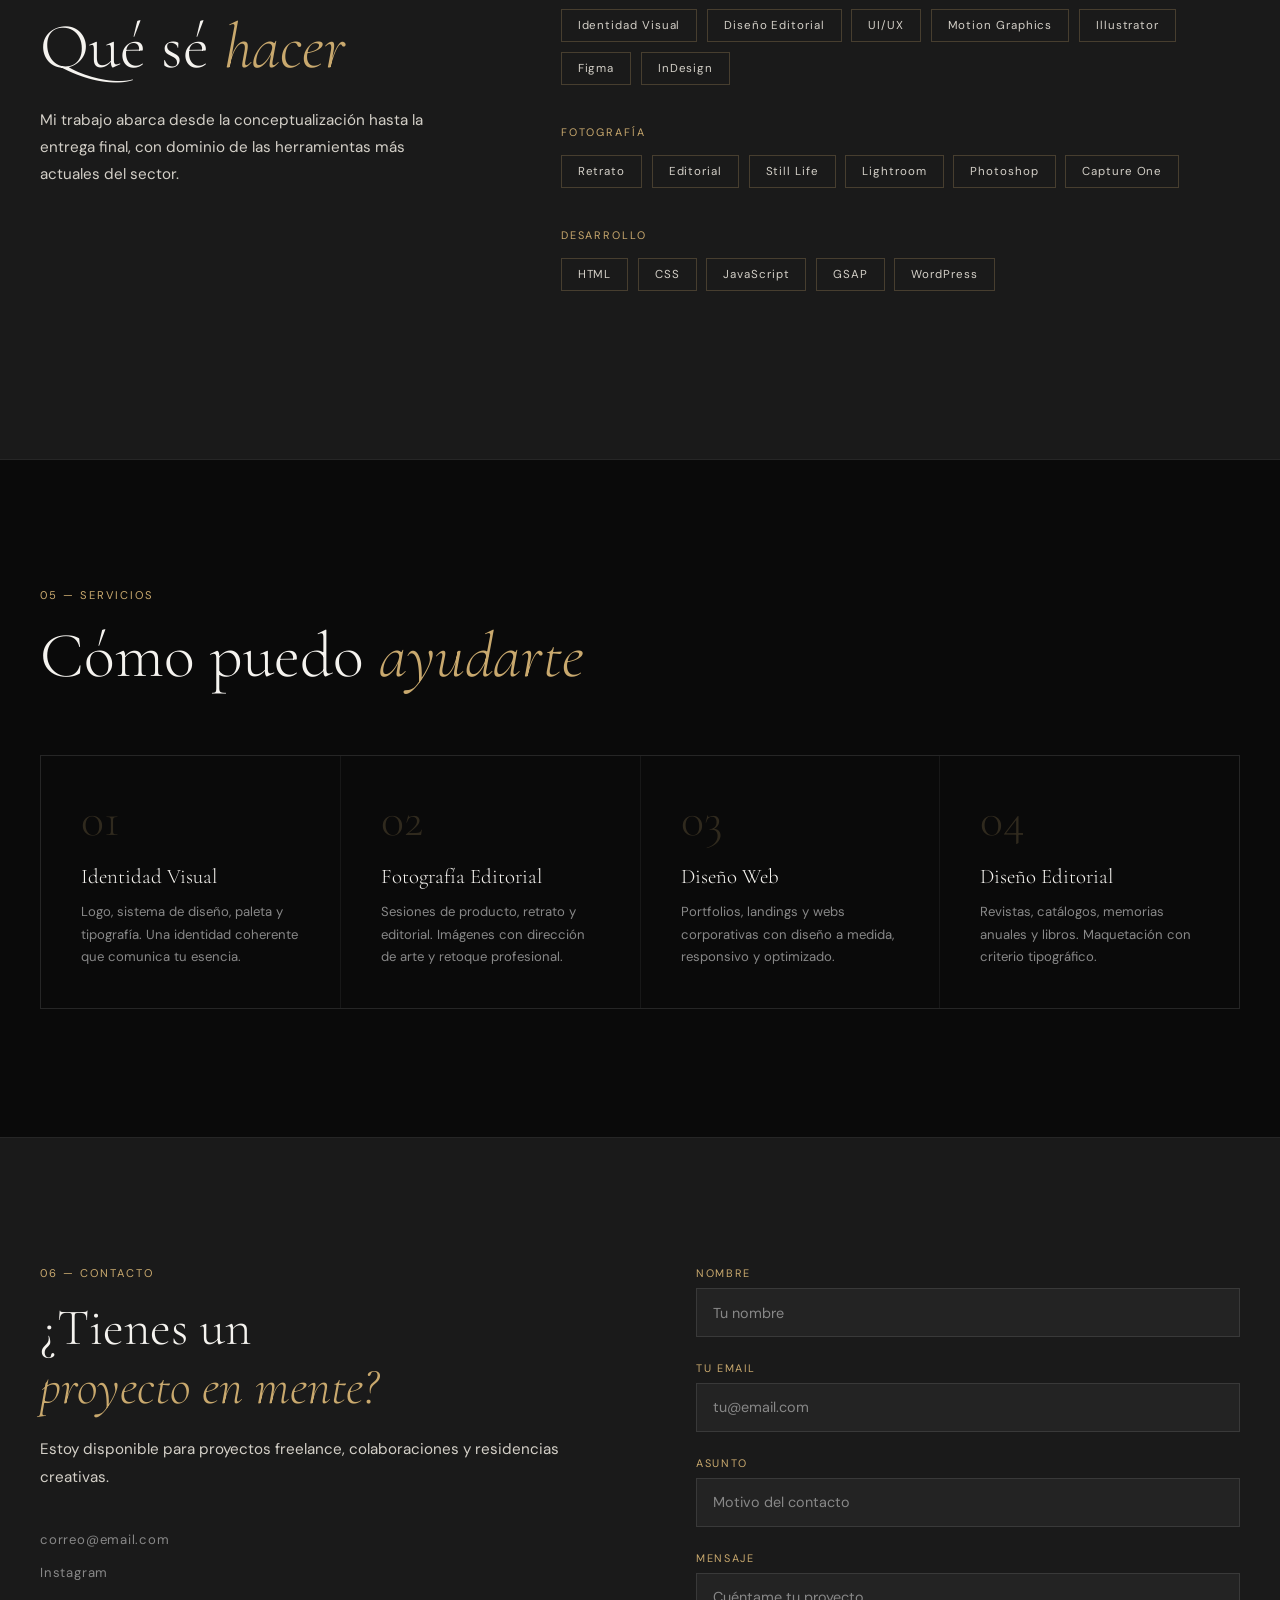
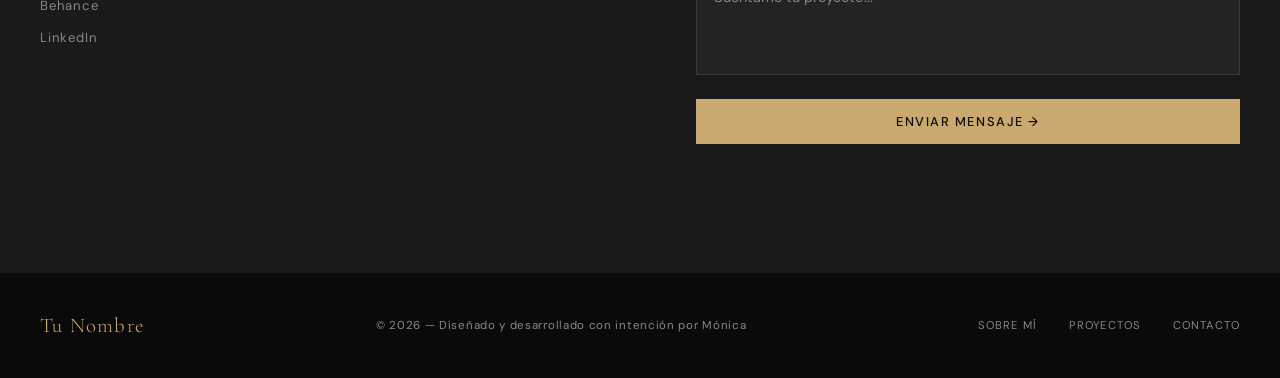
==== commit fdc51f1f: "mejoras en plantillas" ====
--- a/porfolio_templates/porfolio_creativo/index.html
+++ b/porfolio_templates/porfolio_creativo/index.html
@@ -109,7 +109,7 @@
             <span class="stat-label">Premios</span>
           </div>
         </div>
-        <a href="#contacto" class="btn-outline reveal">Descargar CV</a>
+        <a href="/cv_templates/cv_moderno/index.html" class="btn-outline reveal">Descargar CV</a>
       </div>
     </div>
   </section>
